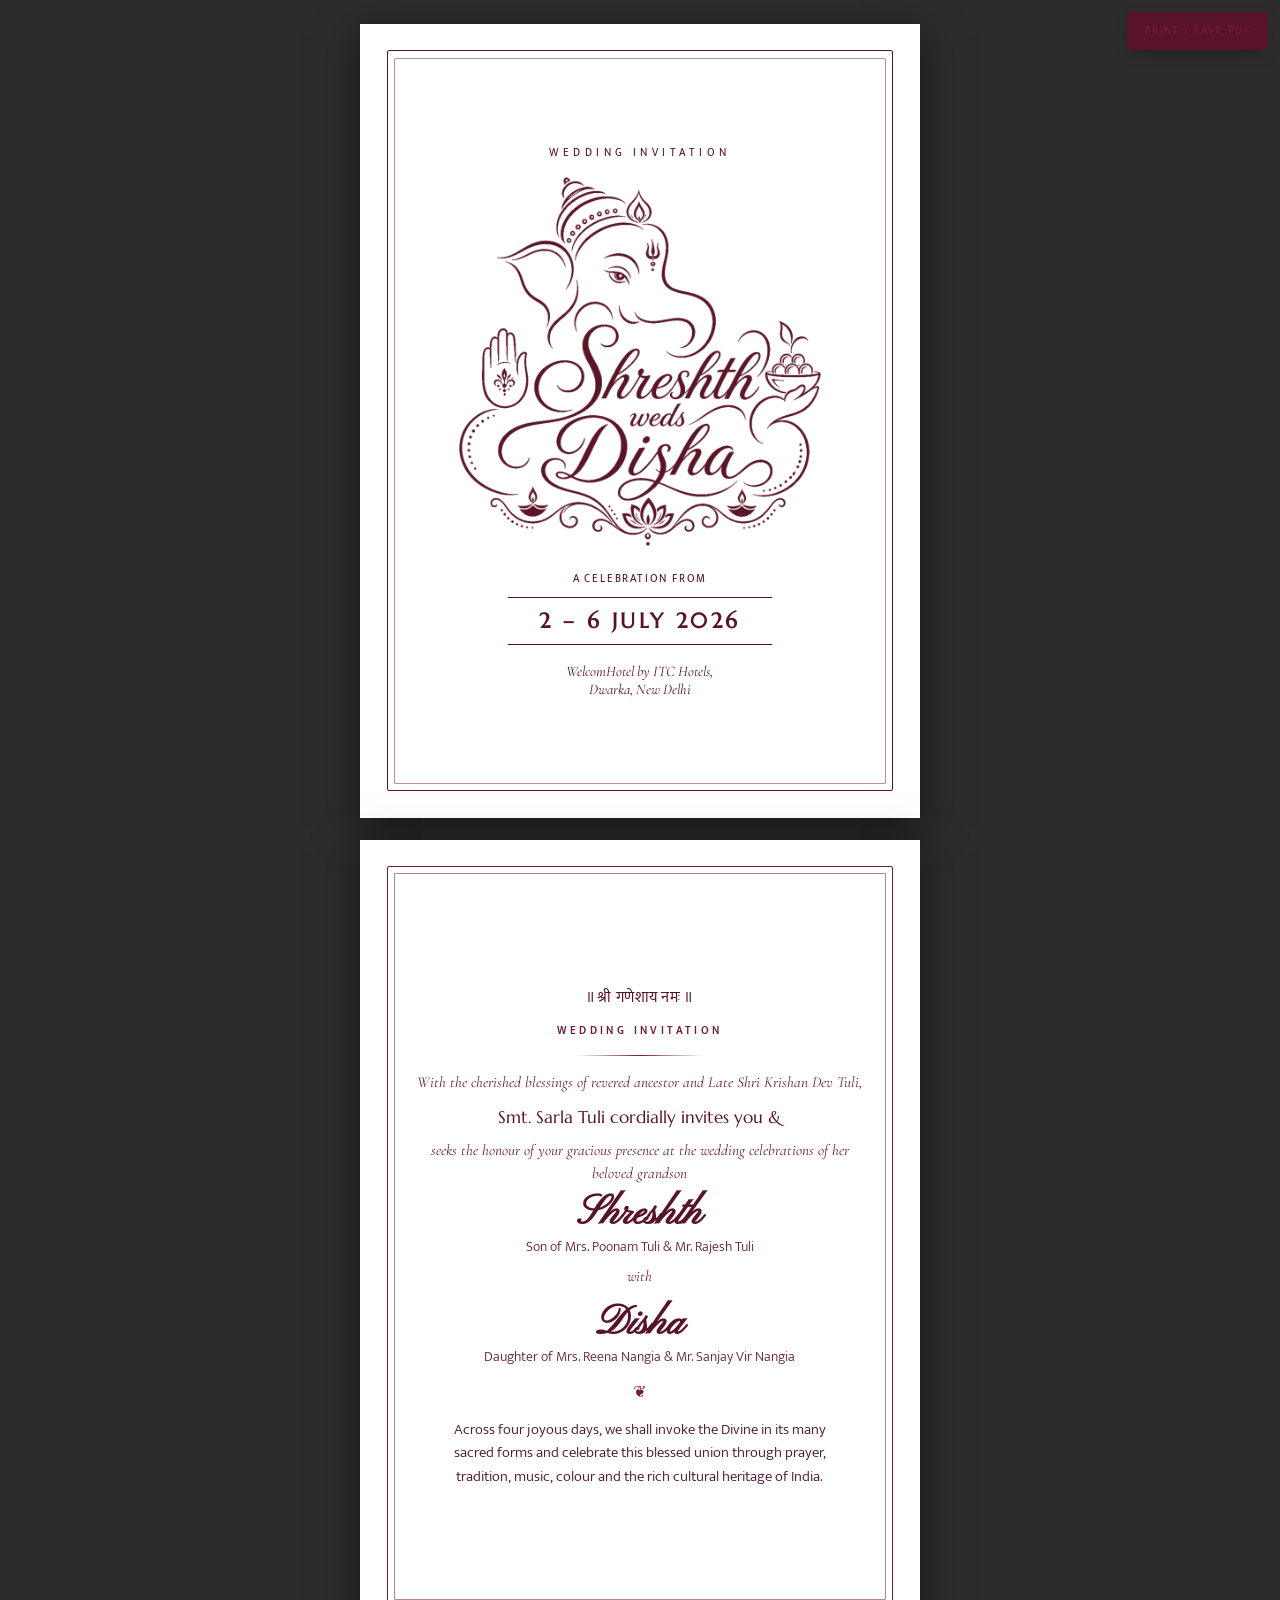
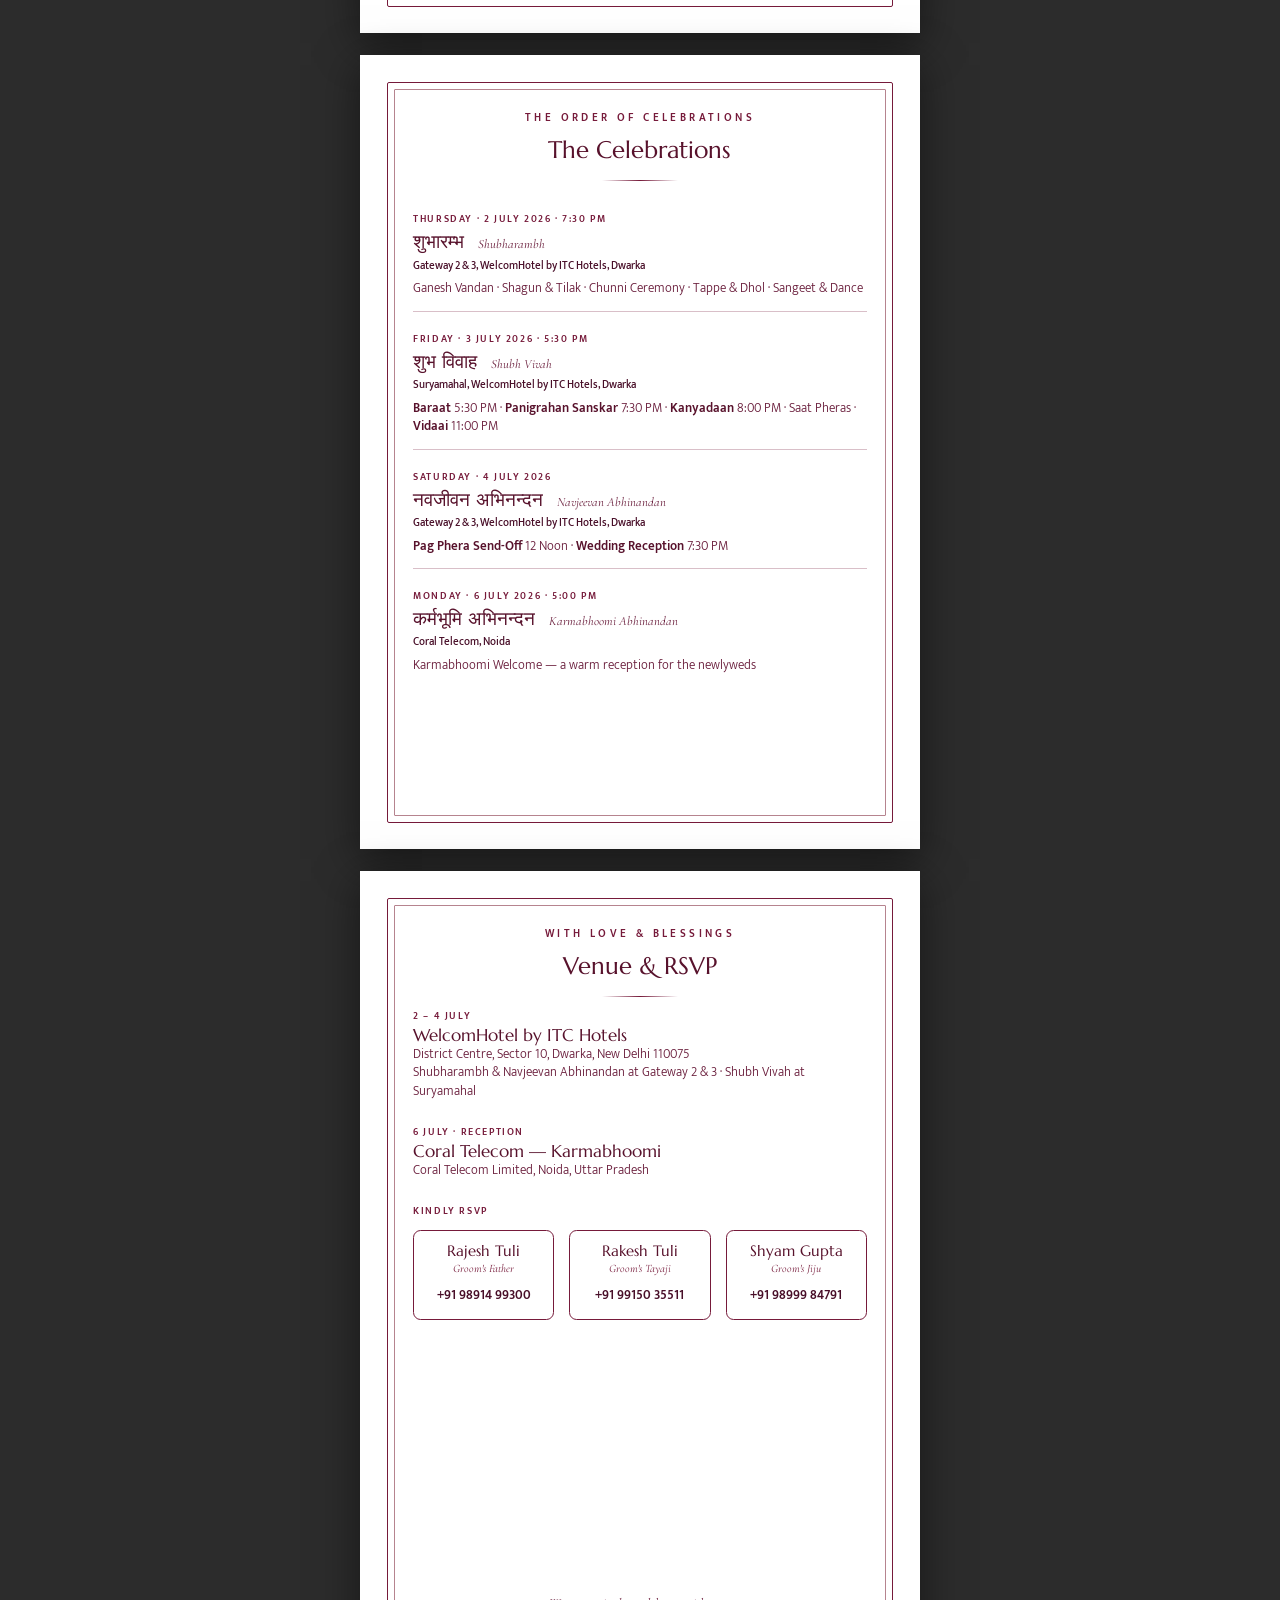
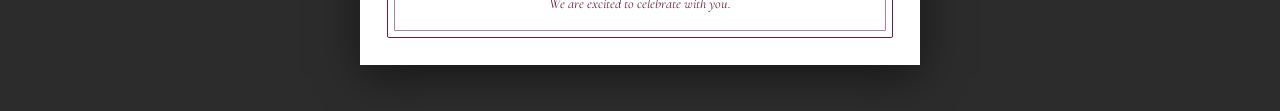
==== wedding-invite/card-bright-golden.html @ 300ba64d "Add card-bright-golden: white background, cooler maroon ink Co-authored-by: Cursor <cursoragent@curs" ====
<!DOCTYPE html>
<html lang="en">
<head>
  <meta charset="UTF-8" />
  <meta name="viewport" content="width=device-width, initial-scale=1.0" />
  <title>Shreshth weds Disha — Printable Invitation (A5, White / Cool Maroon)</title>
  <link rel="preconnect" href="https://fonts.googleapis.com" />
  <link rel="preconnect" href="https://fonts.gstatic.com" crossorigin />
  <link href="https://fonts.googleapis.com/css2?family=Cormorant+Garamond:ital,wght@0,400;0,500;0,600;1,400&family=Marcellus&family=Pinyon+Script&family=Mukta:wght@300;400;500;600&display=swap" rel="stylesheet" />
  <style>
    :root {
      /* White background, cooler (less-yellow) maroon ink. Gold accents
         replaced with maroon so everything reads as one rich maroon. */
      --maroon: #58122c;
      --maroon-deep: #3a0c1e;
      --gold: #761a3a;        /* accent maroon (was gold) */
      --gold-light: #761a3a;  /* accent maroon (was gold) */
      --ivory: #ffffff;       /* white background fill */
      --ivory-2: rgba(118, 26, 58, 0.28);
      --ink: #480e28;
      --muted: #6a1e3c;
      --serif: "Cormorant Garamond", Georgia, serif;
      --display: "Marcellus", serif;
      --script: "Pinyon Script", cursive;
      --body: "Mukta", system-ui, sans-serif;
    }

    * { box-sizing: border-box; margin: 0; padding: 0; }

    html, body {
      font-family: var(--body);
      color: var(--ink);
      -webkit-print-color-adjust: exact;
      print-color-adjust: exact;
    }

    /* ---- A5 pages ---- */
    @page { size: A5; margin: 0; }

    .page {
      width: 148mm;
      height: 210mm;
      position: relative;
      overflow: hidden;
      page-break-after: always;
      break-after: page;
      background: var(--ivory);
    }
    .page:last-child { page-break-after: auto; break-after: auto; }

    /* Ornamental gold frame */
    .frame {
      position: absolute;
      inset: 7mm;
      border: 1.4px solid var(--gold);
      border-radius: 2px;
      pointer-events: none;
    }
    .frame::after {
      content: "";
      position: absolute;
      inset: 1.6mm;
      border: 0.6px solid rgba(122, 31, 51, 0.55);
      border-radius: 1px;
    }

    .content {
      position: absolute;
      inset: 14mm;
      display: flex;
      flex-direction: column;
      text-align: center;
    }
    .content--center { justify-content: center; align-items: center; }

    .kicker {
      text-transform: uppercase;
      letter-spacing: 0.3em;
      font-size: 8.5pt;
      font-weight: 600;
      color: var(--gold);
    }
    .ganesha-line {
      font-size: 11pt;
      color: var(--maroon);
      margin-bottom: 3mm;
      letter-spacing: 0.04em;
    }
    .title {
      font-family: var(--display);
      color: var(--maroon);
      font-weight: 400;
      font-size: 22pt;
      margin: 2mm 0;
    }
    .rule {
      width: 34mm; height: 1px;
      background: linear-gradient(90deg, transparent, var(--gold), transparent);
      margin: 4mm auto;
    }
    .rule--sm { width: 20mm; margin: 3mm auto; }
    .flourish { color: var(--gold); font-size: 12pt; margin: 3mm 0; }

    /* ---------- Page 1 — Cover (white fill, cool maroon) ---------- */
    .cover { background: #ffffff; color: var(--maroon); }
    .cover .frame { border-color: var(--maroon); }
    .cover .frame::after { border-color: rgba(122, 31, 51, 0.5); }
    .cover__kicker {
      text-transform: uppercase;
      letter-spacing: 0.42em;
      font-size: 8pt;
      color: var(--maroon);
      margin-bottom: 4mm;
    }
    .cover__art {
      width: 96mm;
      max-width: 100%;
      height: auto;
      margin: 0 auto;
    }
    .cover__date {
      margin-top: 6mm;
      letter-spacing: 0.16em;
      text-transform: uppercase;
      font-size: 8.5pt;
      color: var(--maroon);
    }
    .cover__date strong {
      display: block;
      font-family: var(--display);
      font-size: 16pt;
      letter-spacing: 0.16em;
      color: var(--maroon);
      padding: 2.5mm 0;
      margin: 2.5mm auto;
      border-top: 0.8px solid var(--maroon);
      border-bottom: 0.8px solid var(--maroon);
      width: 70mm;
    }
    .cover__venue {
      font-family: var(--serif);
      font-style: italic;
      font-size: 11pt;
      color: var(--maroon);
      margin-top: 2mm;
    }

    /* ---------- Page 2 — Invitation ---------- */
    .inv__bless, .inv__line, .inv__with {
      font-family: var(--serif);
      font-style: italic;
      color: var(--muted);
      font-size: 11.5pt;
      line-height: 1.5;
    }
    .inv__with { color: var(--gold); margin: 2mm 0; }
    .inv__hosts {
      font-family: var(--display);
      color: var(--maroon);
      font-size: 13pt;
      margin: 3mm 0;
    }
    .inv__name {
      font-family: var(--script);
      font-size: 30pt;
      line-height: 1.05;
      color: var(--maroon);
      margin-top: 2mm;
    }
    .inv__parents { color: var(--muted); font-weight: 300; font-size: 10.5pt; }
    .inv__body {
      color: var(--ink);
      font-weight: 300;
      font-size: 11pt;
      line-height: 1.6;
      max-width: 108mm;
      margin: 0 auto;
    }

    /* ---------- Page 3 — Events ---------- */
    .day {
      text-align: left;
      padding: 3.2mm 0;
      border-bottom: 0.6px solid var(--ivory-2);
    }
    .day:last-child { border-bottom: none; }
    .day__date {
      text-transform: uppercase;
      letter-spacing: 0.16em;
      font-size: 7.5pt;
      font-weight: 600;
      color: var(--gold);
    }
    .day__title {
      font-family: var(--display);
      color: var(--maroon);
      font-weight: 400;
      font-size: 14pt;
      line-height: 1.2;
    }
    .day__title em {
      font-family: var(--serif);
      font-style: italic;
      font-size: 9.5pt;
      color: var(--muted);
      margin-left: 2mm;
    }
    .day__venue {
      font-size: 8.5pt;
      color: var(--ink);
      font-weight: 500;
      margin: 0.5mm 0 1.5mm;
    }
    .day__list {
      font-size: 9.5pt;
      color: var(--muted);
      font-weight: 300;
      line-height: 1.45;
    }
    .day__list b { color: var(--maroon); font-weight: 600; }

    /* ---------- Page 4 — Venue & RSVP ---------- */
    .block { text-align: left; }
    .block + .block { margin-top: 6mm; }
    .sub-h {
      font-family: var(--display);
      color: var(--maroon);
      font-size: 13pt;
      font-weight: 400;
    }
    .sub-h em { font-family: var(--serif); font-style: italic; font-size: 9.5pt; color: var(--gold); }
    .v-name { font-weight: 600; color: var(--maroon); font-size: 10.5pt; margin-top: 1.5mm; }
    .v-addr { color: var(--muted); font-weight: 300; font-size: 9.5pt; line-height: 1.45; }
    .v-tag { font-size: 7.5pt; text-transform: uppercase; letter-spacing: 0.16em; color: var(--gold); font-weight: 600; }
    .rsvp-grid {
      display: flex;
      gap: 4mm;
      margin-top: 3mm;
    }
    .rsvp-c {
      flex: 1;
      text-align: center;
      border: 0.8px solid var(--gold);
      border-radius: 2mm;
      padding: 3mm 2mm;
    }
    .rsvp-c b { display: block; font-family: var(--display); color: var(--maroon); font-size: 11pt; font-weight: 400; }
    .rsvp-c span { display: block; font-family: var(--serif); font-style: italic; color: var(--gold); font-size: 8.5pt; margin: 0.5mm 0 1.5mm; }
    .rsvp-c em { font-style: normal; font-weight: 600; color: var(--ink); font-size: 9.5pt; }
    .closing {
      font-family: var(--serif);
      font-style: italic;
      color: var(--muted);
      font-size: 10.5pt;
      text-align: center;
      margin-top: auto;
      padding-top: 5mm;
    }

    /* ---------- Screen preview + print button ---------- */
    .toolbar {
      position: fixed;
      top: 12px; right: 12px;
      z-index: 50;
    }
    .toolbar button {
      font-family: var(--body);
      font-weight: 600;
      letter-spacing: 0.12em;
      text-transform: uppercase;
      font-size: 11px;
      padding: 10px 18px;
      border: none;
      border-radius: 4px;
      background: var(--maroon);
      color: var(--gold-light);
      cursor: pointer;
      box-shadow: 0 6px 18px -8px rgba(0,0,0,0.5);
    }
    @media screen {
      body { background: #2c2c2c; padding: 24px 0; }
      .page { margin: 0 auto 22px; box-shadow: 0 10px 40px rgba(0,0,0,0.5); }
    }
    @media print {
      .toolbar { display: none; }
      body { background: none; }
      .page { margin: 0; box-shadow: none; }
    }
  </style>
</head>
<body>

  <div class="toolbar"><button onclick="window.print()">Print / Save PDF</button></div>

  <!-- ===== Page 1 — Cover ===== -->
  <section class="page cover">
    <div class="frame"></div>
    <div class="content content--center">
      <p class="cover__kicker">Wedding Invitation</p>
      <img class="cover__art" src="assets/ganesha-calligraphy-maroon.png" alt="Shreshth weds Disha" />
      <div class="cover__date">
        A celebration from
        <strong>2 &ndash; 6 July 2026</strong>
      </div>
      <p class="cover__venue">WelcomHotel by ITC Hotels,<br>Dwarka, New Delhi</p>
    </div>
  </section>

  <!-- ===== Page 2 — Invitation ===== -->
  <section class="page">
    <div class="frame"></div>
    <div class="content content--center">
      <p class="ganesha-line">॥ श्री गणेशाय नमः ॥</p>
      <p class="kicker">Wedding Invitation</p>
      <div class="rule"></div>
      <p class="inv__bless">With the cherished blessings of revered ancestor and Late Shri Krishan Dev Tuli,</p>
      <p class="inv__hosts">Smt. Sarla Tuli cordially invites you &amp;</p>
      <p class="inv__line">seeks the honour of your gracious presence at the wedding celebrations of her beloved grandson</p>
      <h2 class="inv__name">Shreshth</h2>
      <p class="inv__parents">Son of Mrs. Poonam Tuli &amp; Mr. Rajesh Tuli</p>
      <p class="inv__with">with</p>
      <h2 class="inv__name">Disha</h2>
      <p class="inv__parents">Daughter of Mrs. Reena Nangia &amp; Mr. Sanjay Vir Nangia</p>
      <div class="flourish">&#10086;</div>
      <p class="inv__body">Across four joyous days, we shall invoke the Divine in its many sacred forms and celebrate this blessed union through prayer, tradition, music, colour and the rich cultural heritage of India.</p>
    </div>
  </section>

  <!-- ===== Page 3 — Events ===== -->
  <section class="page">
    <div class="frame"></div>
    <div class="content">
      <p class="kicker" style="text-align:center">The order of celebrations</p>
      <h2 class="title" style="font-size:18pt; margin-bottom:1mm">The Celebrations</h2>
      <div class="rule rule--sm"></div>

      <div class="day">
        <span class="day__date">Thursday &middot; 2 July 2026 &middot; 7:30 PM</span>
        <div class="day__title">शुभारम्भ <em>Shubharambh</em></div>
        <div class="day__venue">Gateway 2 &amp; 3, WelcomHotel by ITC Hotels, Dwarka</div>
        <div class="day__list">Ganesh Vandan &middot; Shagun &amp; Tilak &middot; Chunni Ceremony &middot; Tappe &amp; Dhol &middot; Sangeet &amp; Dance</div>
      </div>

      <div class="day">
        <span class="day__date">Friday &middot; 3 July 2026 &middot; 5:30 PM</span>
        <div class="day__title">शुभ विवाह <em>Shubh Vivah</em></div>
        <div class="day__venue">Suryamahal, WelcomHotel by ITC Hotels, Dwarka</div>
        <div class="day__list"><b>Baraat</b> 5:30 PM &middot; <b>Panigrahan Sanskar</b> 7:30 PM &middot; <b>Kanyadaan</b> 8:00 PM &middot; Saat Pheras &middot; <b>Vidaai</b> 11:00 PM</div>
      </div>

      <div class="day">
        <span class="day__date">Saturday &middot; 4 July 2026</span>
        <div class="day__title">नवजीवन अभिनन्दन <em>Navjeevan Abhinandan</em></div>
        <div class="day__venue">Gateway 2 &amp; 3, WelcomHotel by ITC Hotels, Dwarka</div>
        <div class="day__list"><b>Pag Phera Send-Off</b> 12 Noon &middot; <b>Wedding Reception</b> 7:30 PM</div>
      </div>

      <div class="day">
        <span class="day__date">Monday &middot; 6 July 2026 &middot; 5:00 PM</span>
        <div class="day__title">कर्मभूमि अभिनन्दन <em>Karmabhoomi Abhinandan</em></div>
        <div class="day__venue">Coral Telecom, Noida</div>
        <div class="day__list">Karmabhoomi Welcome &mdash; a warm reception for the newlyweds</div>
      </div>
    </div>
  </section>

  <!-- ===== Page 4 — Venue & RSVP ===== -->
  <section class="page">
    <div class="frame"></div>
    <div class="content">
      <p class="kicker" style="text-align:center">With love &amp; blessings</p>
      <h2 class="title" style="font-size:18pt; margin-bottom:1mm">Venue &amp; RSVP</h2>
      <div class="rule rule--sm"></div>

      <div class="block">
        <p class="v-tag">2 &ndash; 4 July</p>
        <p class="sub-h">WelcomHotel by ITC Hotels</p>
        <p class="v-addr">District Centre, Sector 10, Dwarka, New Delhi 110075<br>
          Shubharambh &amp; Navjeevan Abhinandan at Gateway 2 &amp; 3 &middot; Shubh Vivah at Suryamahal</p>
      </div>

      <div class="block">
        <p class="v-tag">6 July &middot; Reception</p>
        <p class="sub-h">Coral Telecom — Karmabhoomi</p>
        <p class="v-addr">Coral Telecom Limited, Noida, Uttar Pradesh</p>
      </div>

      <div class="block">
        <p class="v-tag">Kindly RSVP</p>
        <div class="rsvp-grid">
          <div class="rsvp-c"><b>Rajesh Tuli</b><span>Groom's Father</span><em>+91 98914 99300</em></div>
          <div class="rsvp-c"><b>Rakesh Tuli</b><span>Groom's Tayaji</span><em>+91 99150 35511</em></div>
          <div class="rsvp-c"><b>Shyam Gupta</b><span>Groom's Jiju</span><em>+91 98999 84791</em></div>
        </div>
      </div>

      <p class="closing">We are excited to celebrate with you.</p>
    </div>
  </section>

</body>
</html>
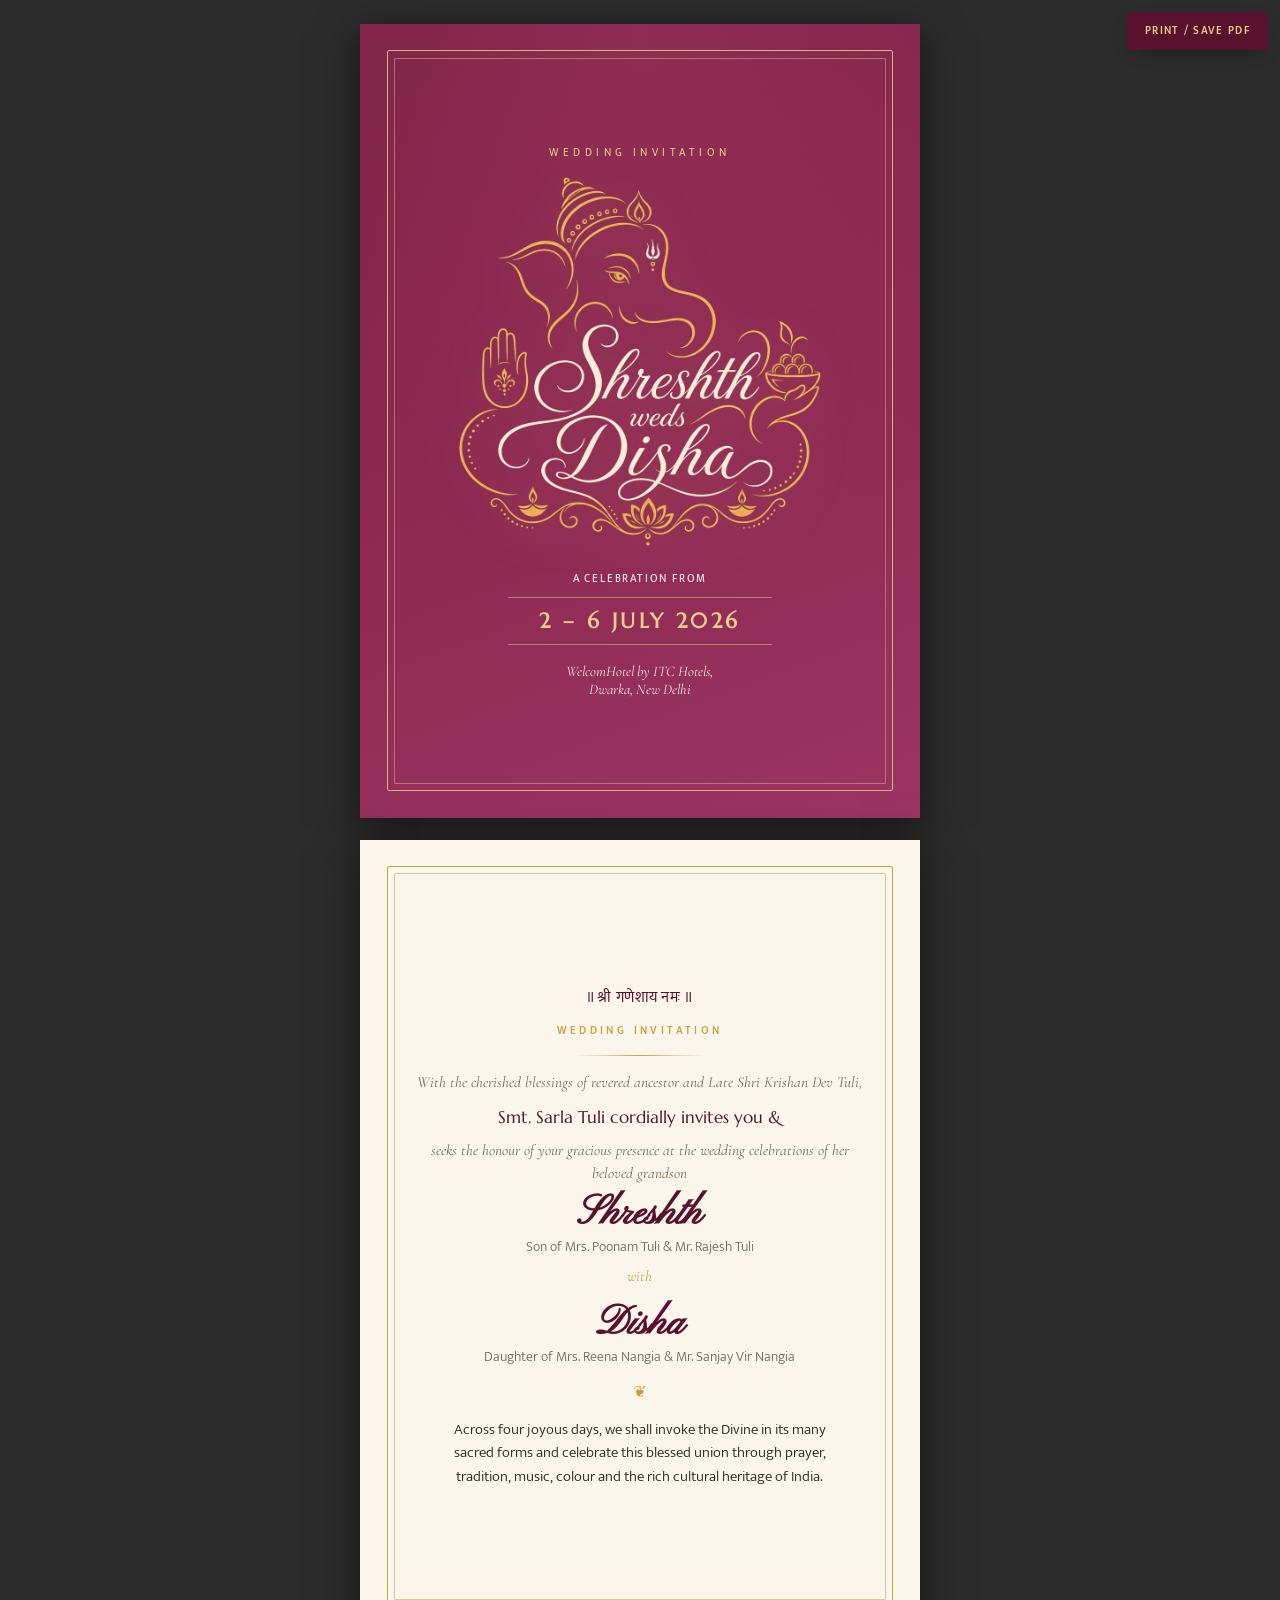
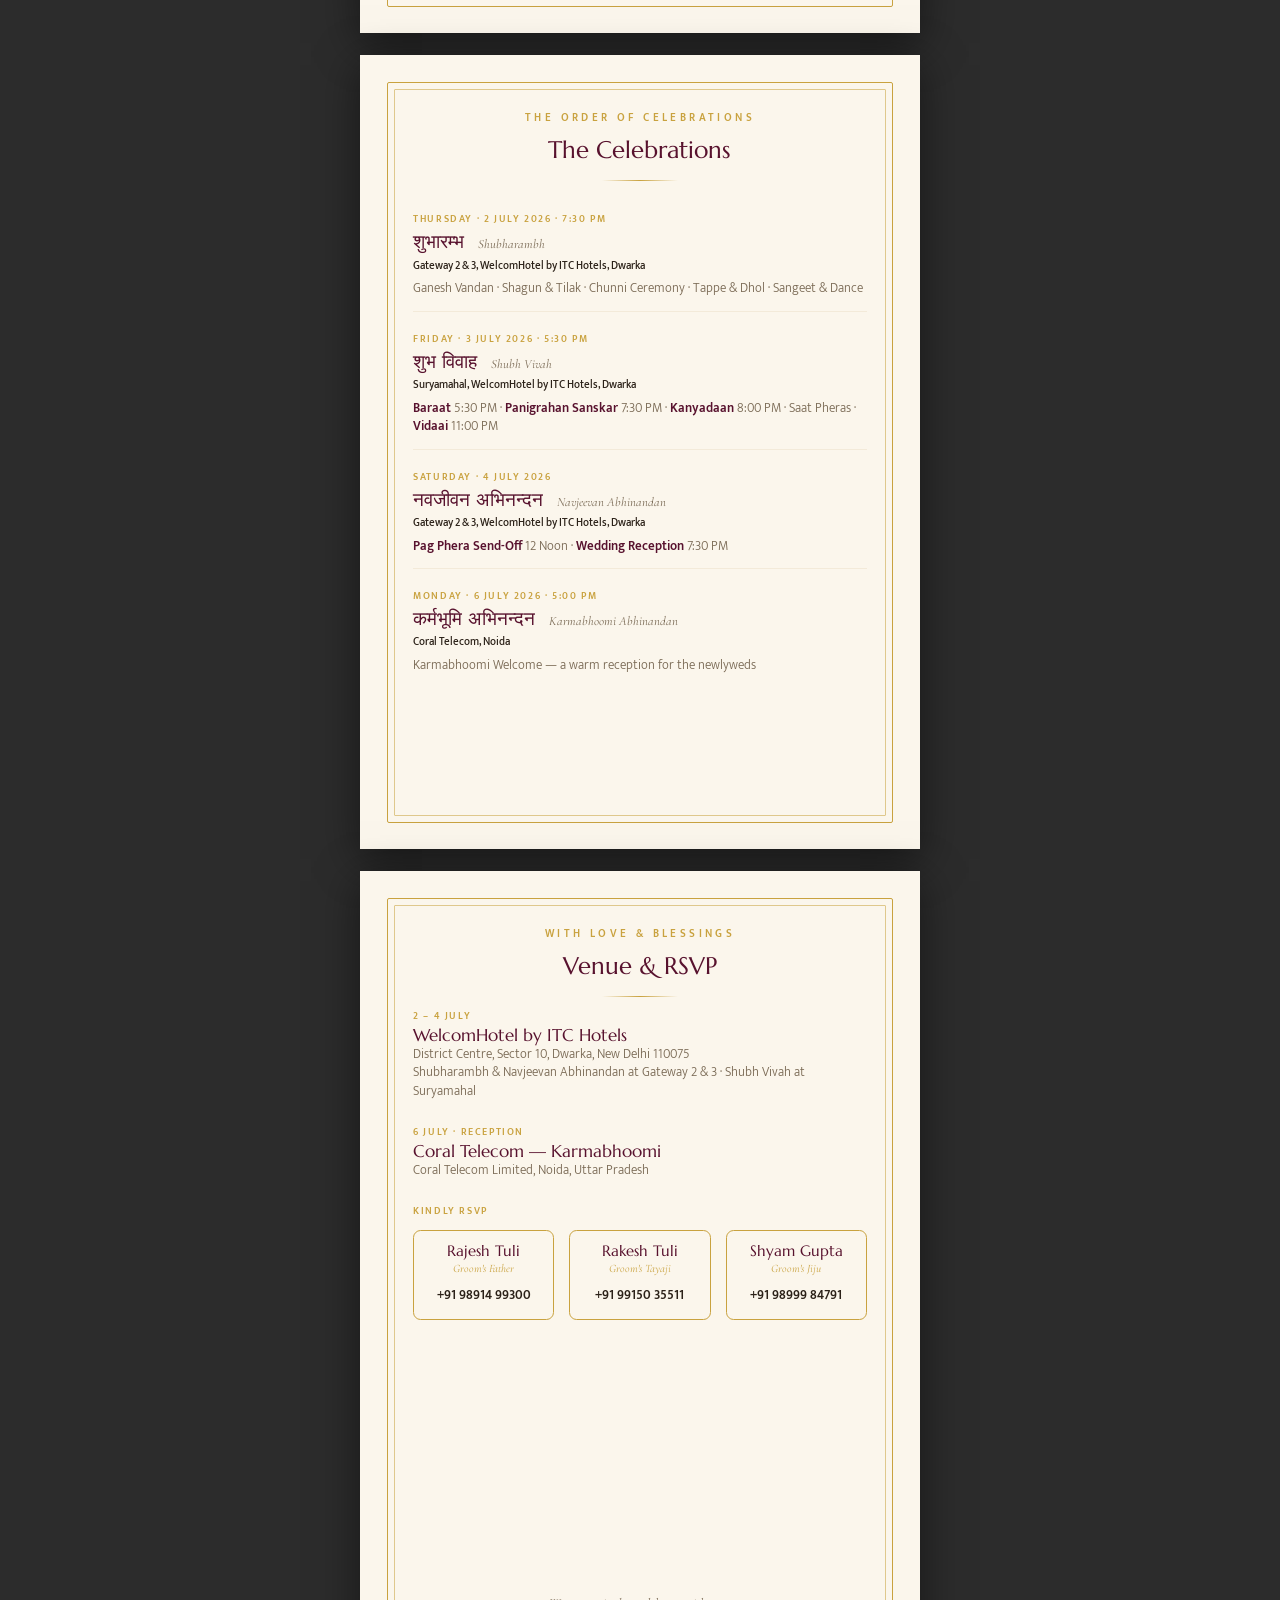
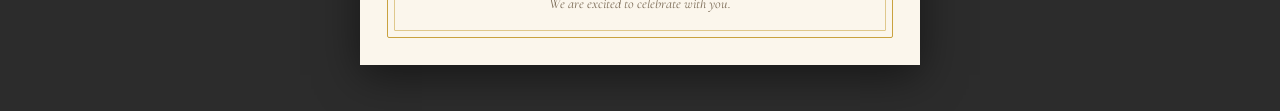
==== commit e9bb7a63: "Rebuild card-bright-golden from card-bright with less-yellow maroons Co-authored-by: Cursor <cursora" ====
--- a/wedding-invite/card-bright-golden.html
+++ b/wedding-invite/card-bright-golden.html
@@ -3,22 +3,21 @@
 <head>
   <meta charset="UTF-8" />
   <meta name="viewport" content="width=device-width, initial-scale=1.0" />
-  <title>Shreshth weds Disha — Printable Invitation (A5, White / Cool Maroon)</title>
+  <title>Shreshth weds Disha — Printable Invitation (A5, Bright Golden)</title>
   <link rel="preconnect" href="https://fonts.googleapis.com" />
   <link rel="preconnect" href="https://fonts.gstatic.com" crossorigin />
   <link href="https://fonts.googleapis.com/css2?family=Cormorant+Garamond:ital,wght@0,400;0,500;0,600;1,400&family=Marcellus&family=Pinyon+Script&family=Mukta:wght@300;400;500;600&display=swap" rel="stylesheet" />
   <style>
     :root {
-      /* White background, cooler (less-yellow) maroon ink. Gold accents
-         replaced with maroon so everything reads as one rich maroon. */
-      --maroon: #58122c;
-      --maroon-deep: #3a0c1e;
-      --gold: #761a3a;        /* accent maroon (was gold) */
-      --gold-light: #761a3a;  /* accent maroon (was gold) */
-      --ivory: #ffffff;       /* white background fill */
-      --ivory-2: rgba(118, 26, 58, 0.28);
-      --ink: #480e28;
-      --muted: #6a1e3c;
+      /* Cooler, less-yellow maroons */
+      --maroon: #58122e;
+      --maroon-deep: #3a0c20;
+      --gold: #c9a23f;
+      --gold-light: #e7cd86;
+      --ivory: #fbf6ec;
+      --ivory-2: #f3ead9;
+      --ink: #2b2118;
+      --muted: #7a6a55;
       --serif: "Cormorant Garamond", Georgia, serif;
       --display: "Marcellus", serif;
       --script: "Pinyon Script", cursive;
@@ -60,7 +59,7 @@
       content: "";
       position: absolute;
       inset: 1.6mm;
-      border: 0.6px solid rgba(122, 31, 51, 0.55);
+      border: 0.6px solid rgba(201, 162, 63, 0.55);
       border-radius: 1px;
     }
 
@@ -101,15 +100,20 @@
     .rule--sm { width: 20mm; margin: 3mm auto; }
     .flourish { color: var(--gold); font-size: 12pt; margin: 3mm 0; }
 
-    /* ---------- Page 1 — Cover (white fill, cool maroon) ---------- */
-    .cover { background: #ffffff; color: var(--maroon); }
-    .cover .frame { border-color: var(--maroon); }
-    .cover .frame::after { border-color: rgba(122, 31, 51, 0.5); }
+    /* ---------- Page 1 — Cover (brighter maroon, less yellow) ---------- */
+    .cover {
+      background:
+        radial-gradient(120% 120% at 50% 0%, rgba(178, 70, 118, 0.30), transparent 60%),
+        linear-gradient(160deg, #7c2042 0%, #8d2952 50%, #9b3462 100%);
+      color: var(--ivory);
+    }
+    .cover .frame { border-color: rgba(231, 205, 134, 0.85); }
+    .cover .frame::after { border-color: rgba(231, 205, 134, 0.45); }
     .cover__kicker {
       text-transform: uppercase;
       letter-spacing: 0.42em;
       font-size: 8pt;
-      color: var(--maroon);
+      color: var(--gold-light);
       margin-bottom: 4mm;
     }
     .cover__art {
@@ -117,31 +121,32 @@
       max-width: 100%;
       height: auto;
       margin: 0 auto;
+      filter: drop-shadow(0 2mm 6mm rgba(201, 162, 63, 0.22));
     }
     .cover__date {
       margin-top: 6mm;
       letter-spacing: 0.16em;
       text-transform: uppercase;
       font-size: 8.5pt;
-      color: var(--maroon);
+      color: var(--ivory);
     }
     .cover__date strong {
       display: block;
       font-family: var(--display);
       font-size: 16pt;
       letter-spacing: 0.16em;
-      color: var(--maroon);
+      color: var(--gold-light);
       padding: 2.5mm 0;
       margin: 2.5mm auto;
-      border-top: 0.8px solid var(--maroon);
-      border-bottom: 0.8px solid var(--maroon);
+      border-top: 0.8px solid rgba(231, 205, 134, 0.5);
+      border-bottom: 0.8px solid rgba(231, 205, 134, 0.5);
       width: 70mm;
     }
     .cover__venue {
       font-family: var(--serif);
       font-style: italic;
       font-size: 11pt;
-      color: var(--maroon);
+      color: var(--ivory-2);
       margin-top: 2mm;
     }
 
@@ -297,7 +302,7 @@
     <div class="frame"></div>
     <div class="content content--center">
       <p class="cover__kicker">Wedding Invitation</p>
-      <img class="cover__art" src="assets/ganesha-calligraphy-maroon.png" alt="Shreshth weds Disha" />
+      <img class="cover__art" src="assets/ganesha-calligraphy.png" alt="Shreshth weds Disha" />
       <div class="cover__date">
         A celebration from
         <strong>2 &ndash; 6 July 2026</strong>
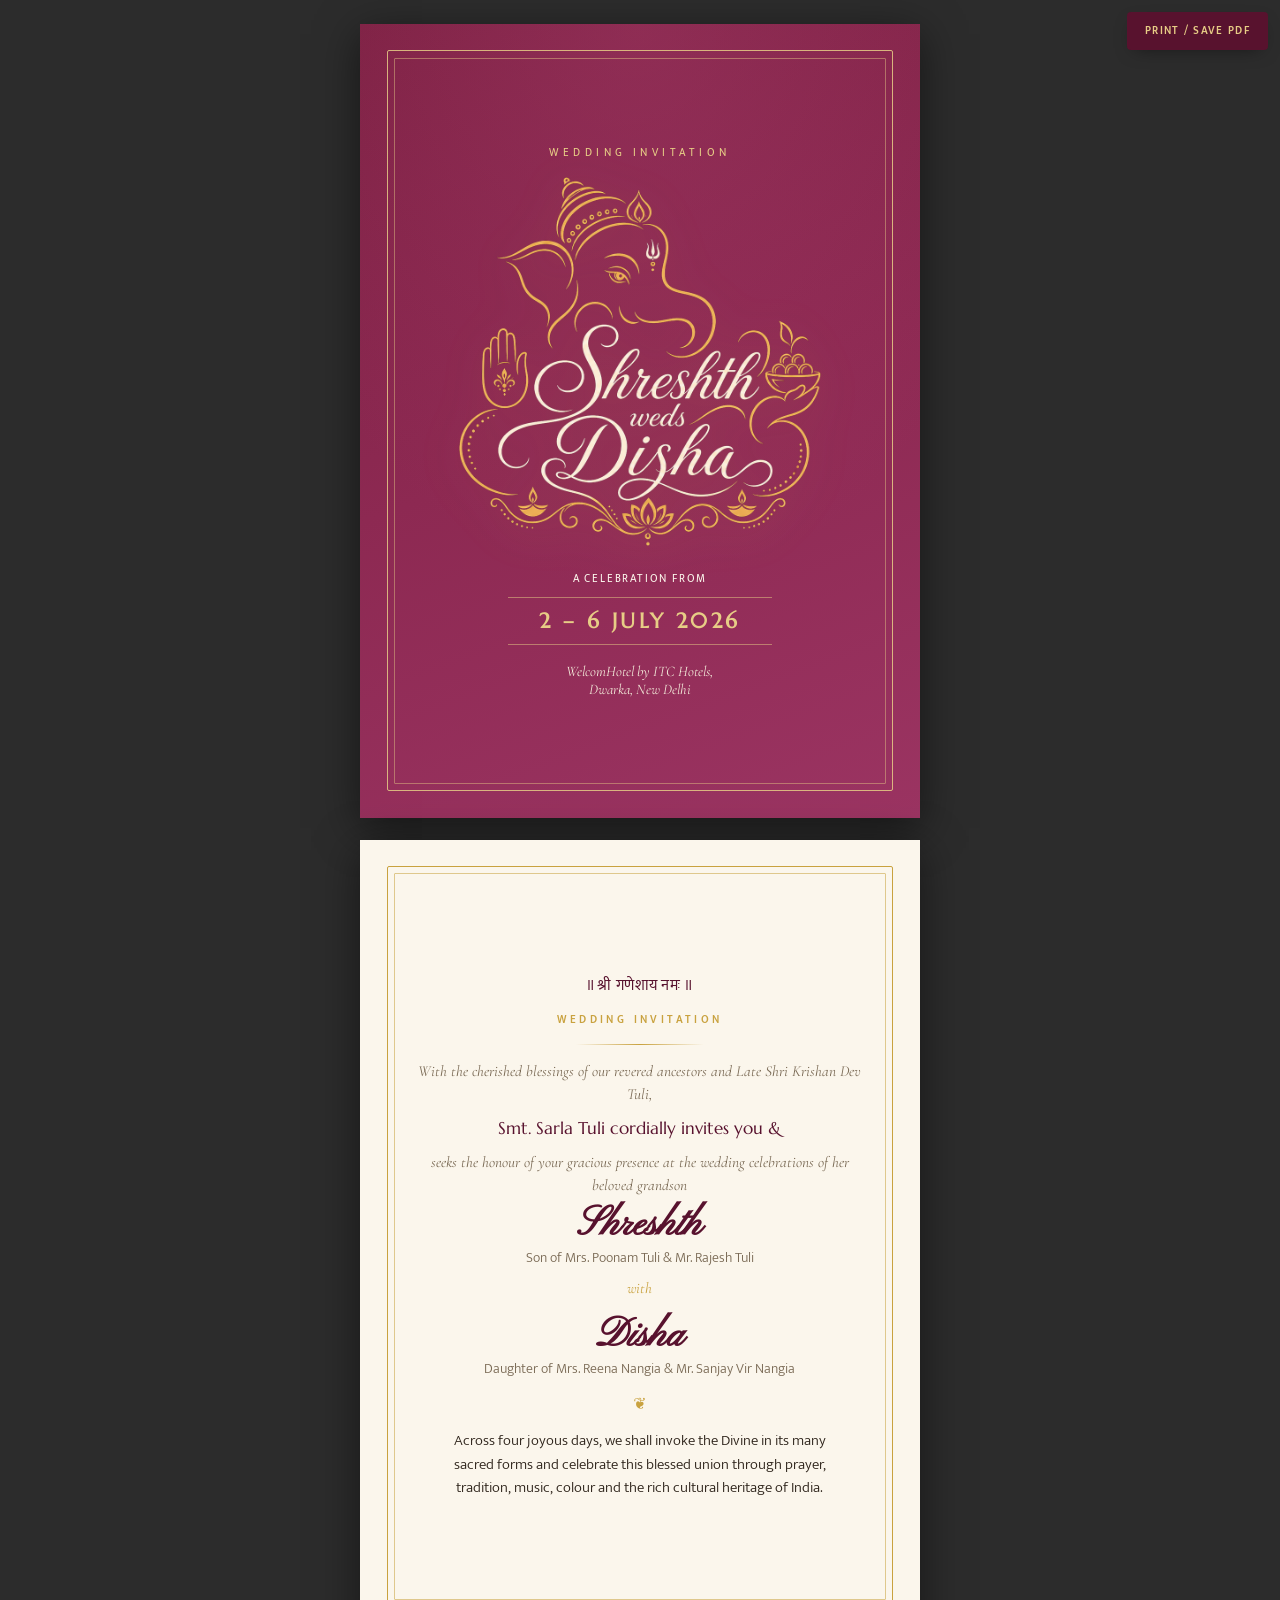
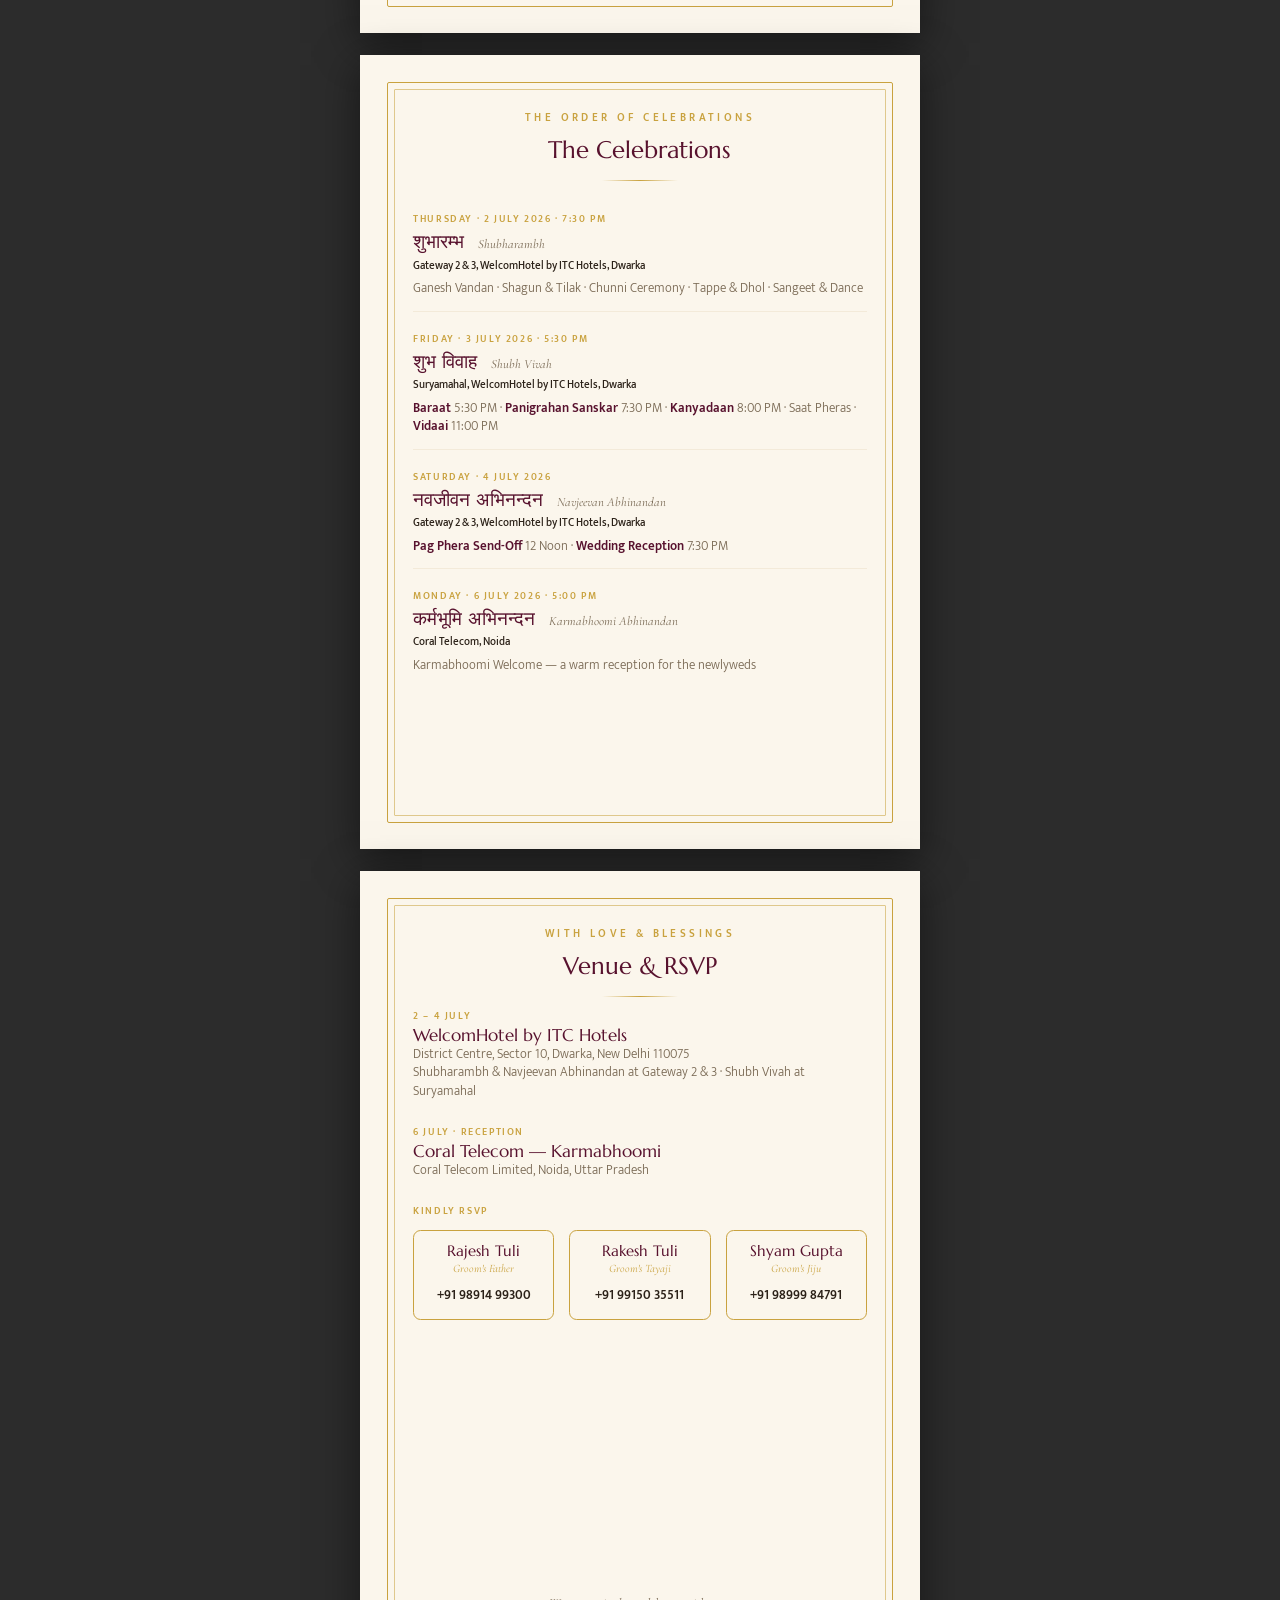
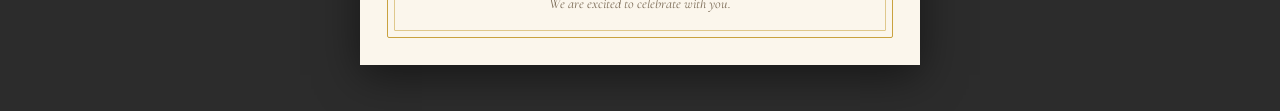
==== commit e0430737: "Reword blessings to 'our revered ancestors'" ====
--- a/wedding-invite/card-bright-golden.html
+++ b/wedding-invite/card-bright-golden.html
@@ -318,7 +318,7 @@
       <p class="ganesha-line">॥ श्री गणेशाय नमः ॥</p>
       <p class="kicker">Wedding Invitation</p>
       <div class="rule"></div>
-      <p class="inv__bless">With the cherished blessings of revered ancestor and Late Shri Krishan Dev Tuli,</p>
+      <p class="inv__bless">With the cherished blessings of our revered ancestors and Late Shri Krishan Dev Tuli,</p>
       <p class="inv__hosts">Smt. Sarla Tuli cordially invites you &amp;</p>
       <p class="inv__line">seeks the honour of your gracious presence at the wedding celebrations of her beloved grandson</p>
       <h2 class="inv__name">Shreshth</h2>
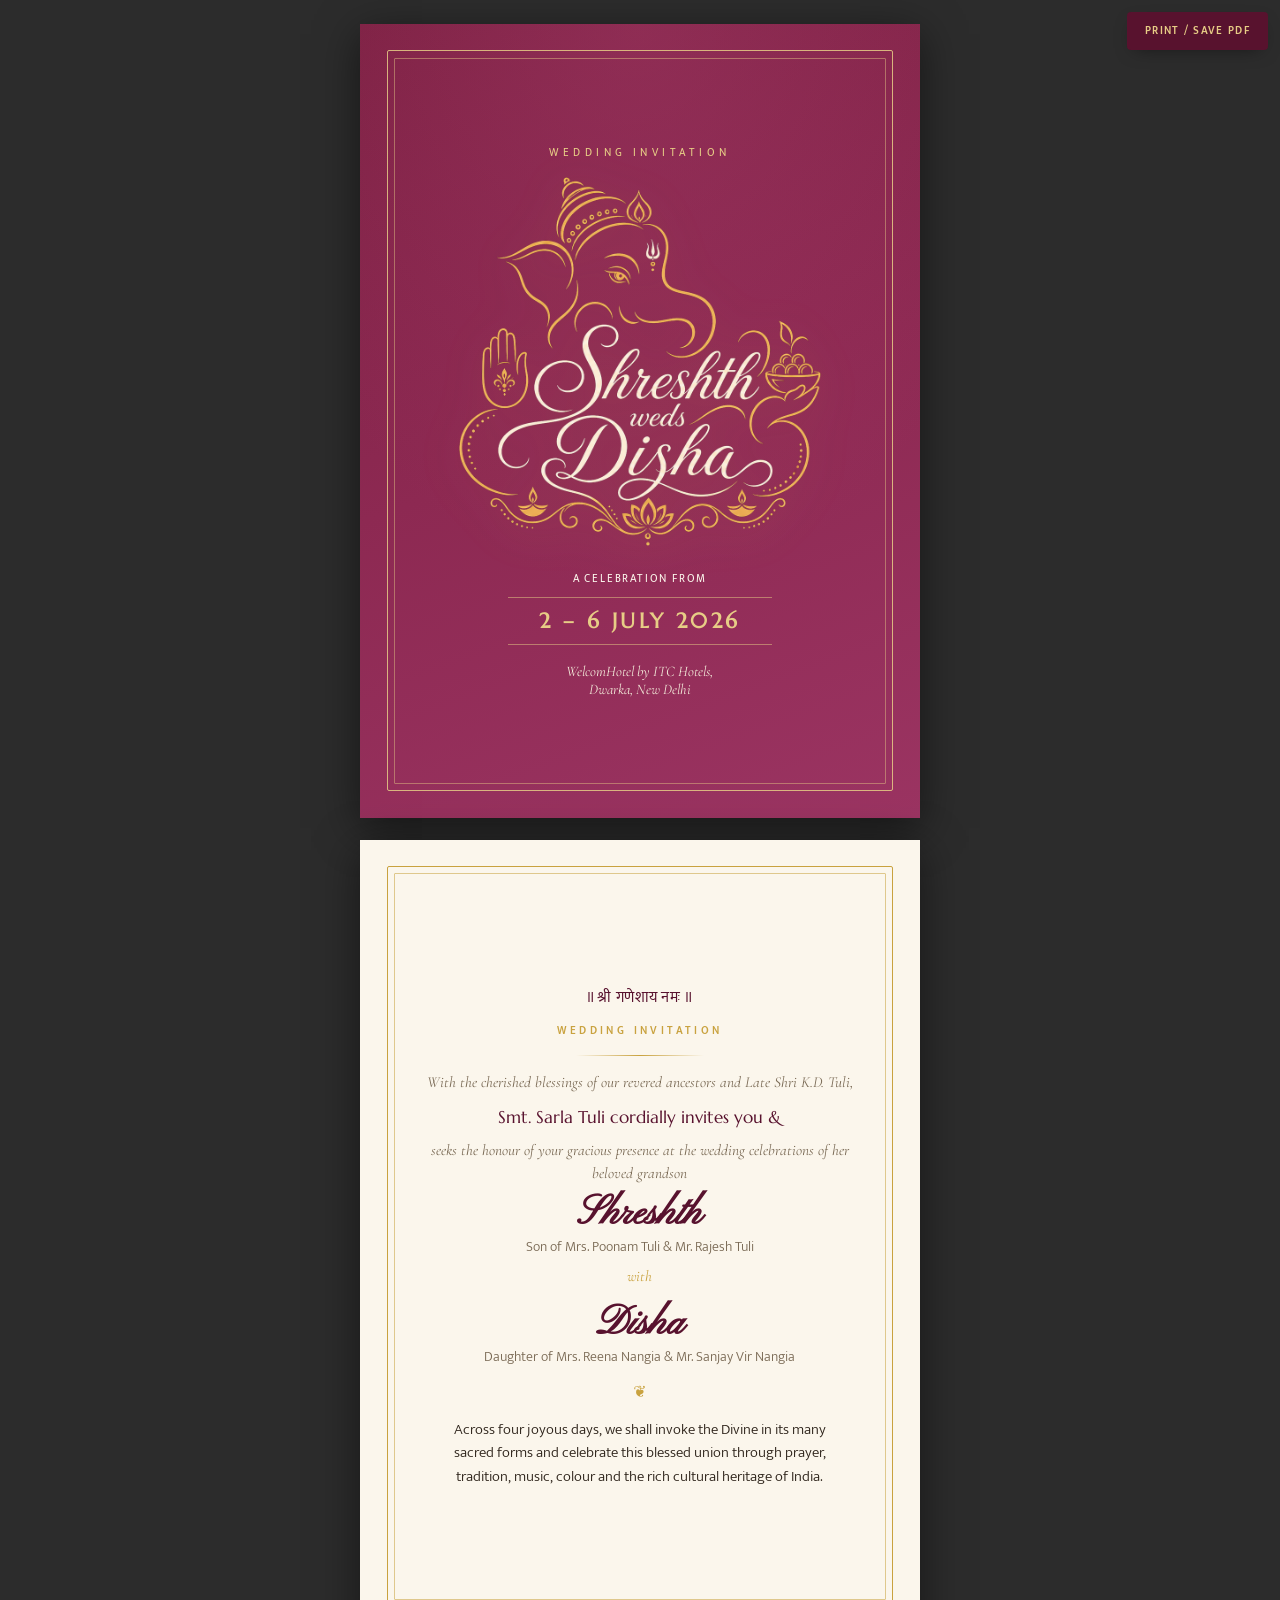
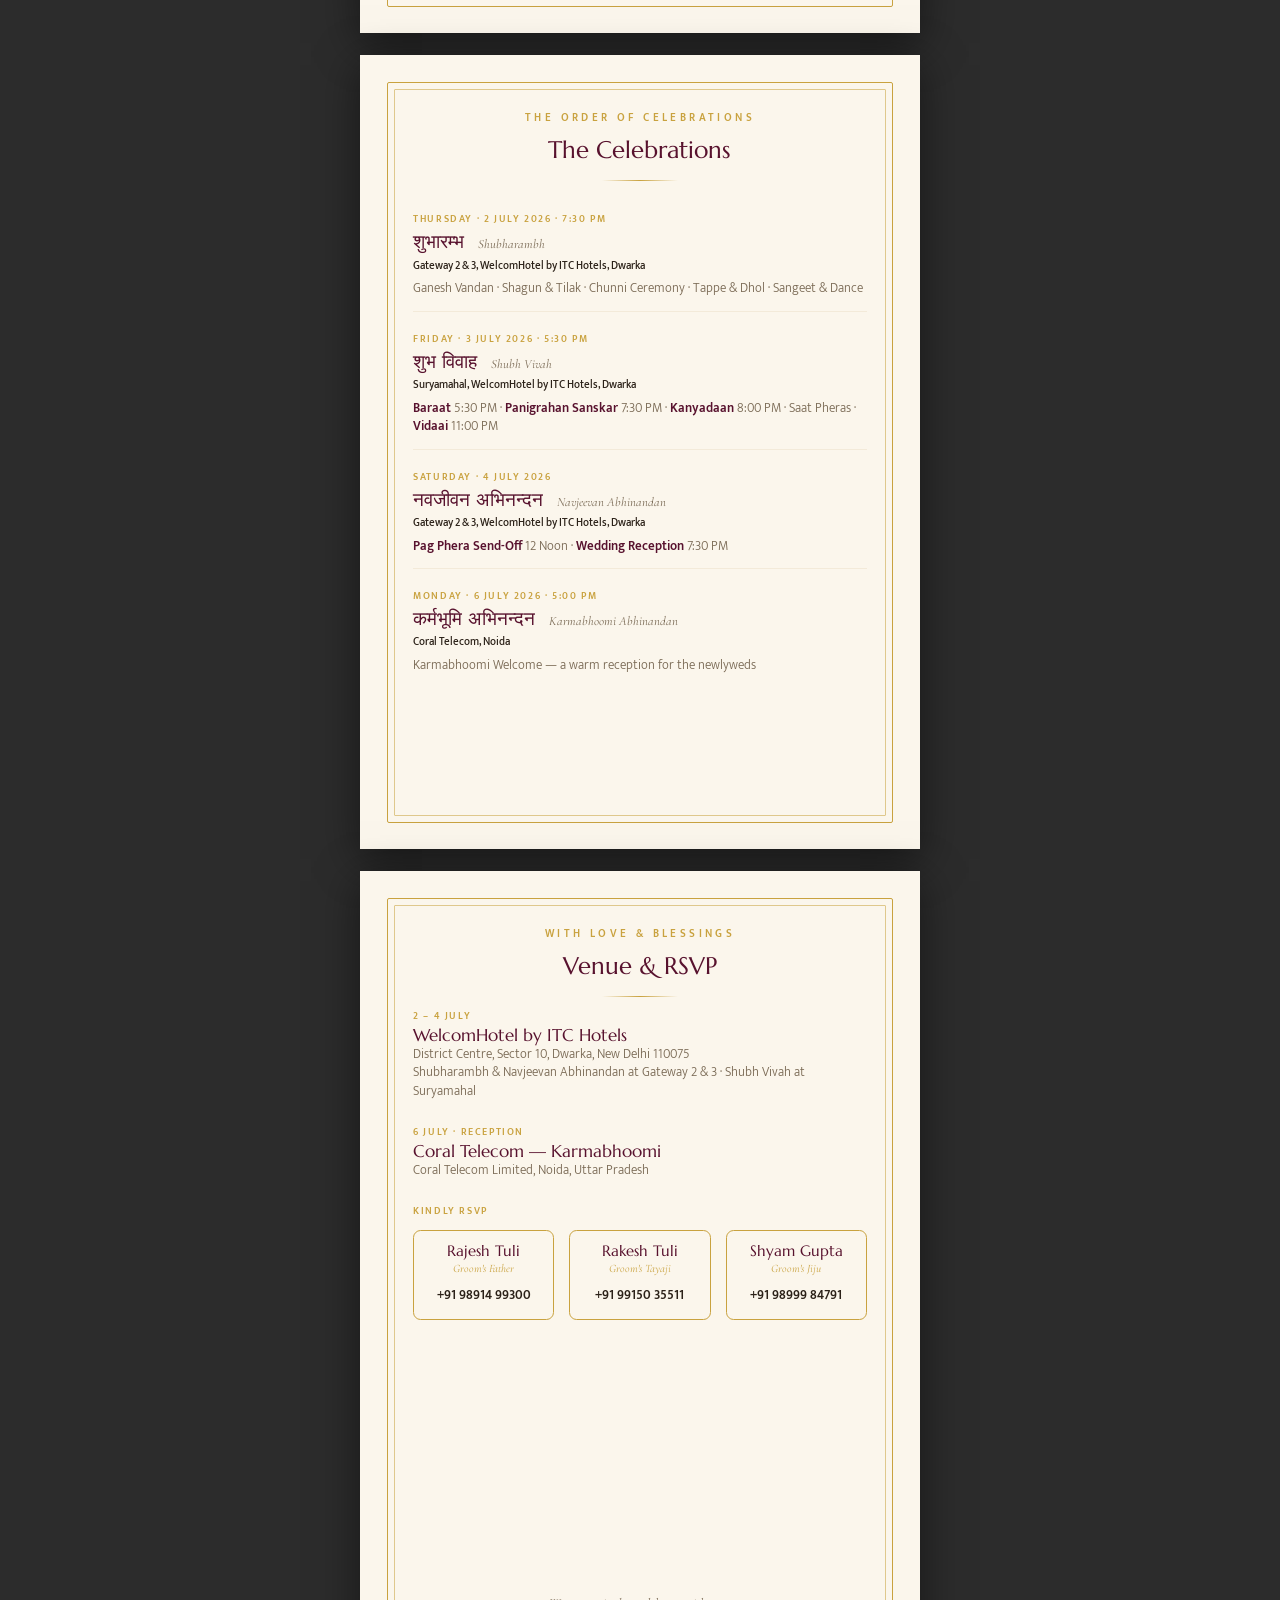
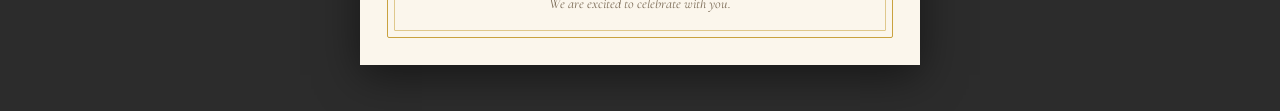
==== commit dc53ab58: "Cards: abbreviate name to K.D. Tuli" ====
--- a/wedding-invite/card-bright-golden.html
+++ b/wedding-invite/card-bright-golden.html
@@ -318,7 +318,7 @@
       <p class="ganesha-line">॥ श्री गणेशाय नमः ॥</p>
       <p class="kicker">Wedding Invitation</p>
       <div class="rule"></div>
-      <p class="inv__bless">With the cherished blessings of our revered ancestors and Late Shri Krishan Dev Tuli,</p>
+      <p class="inv__bless">With the cherished blessings of our revered ancestors and Late Shri K.D. Tuli,</p>
       <p class="inv__hosts">Smt. Sarla Tuli cordially invites you &amp;</p>
       <p class="inv__line">seeks the honour of your gracious presence at the wedding celebrations of her beloved grandson</p>
       <h2 class="inv__name">Shreshth</h2>
